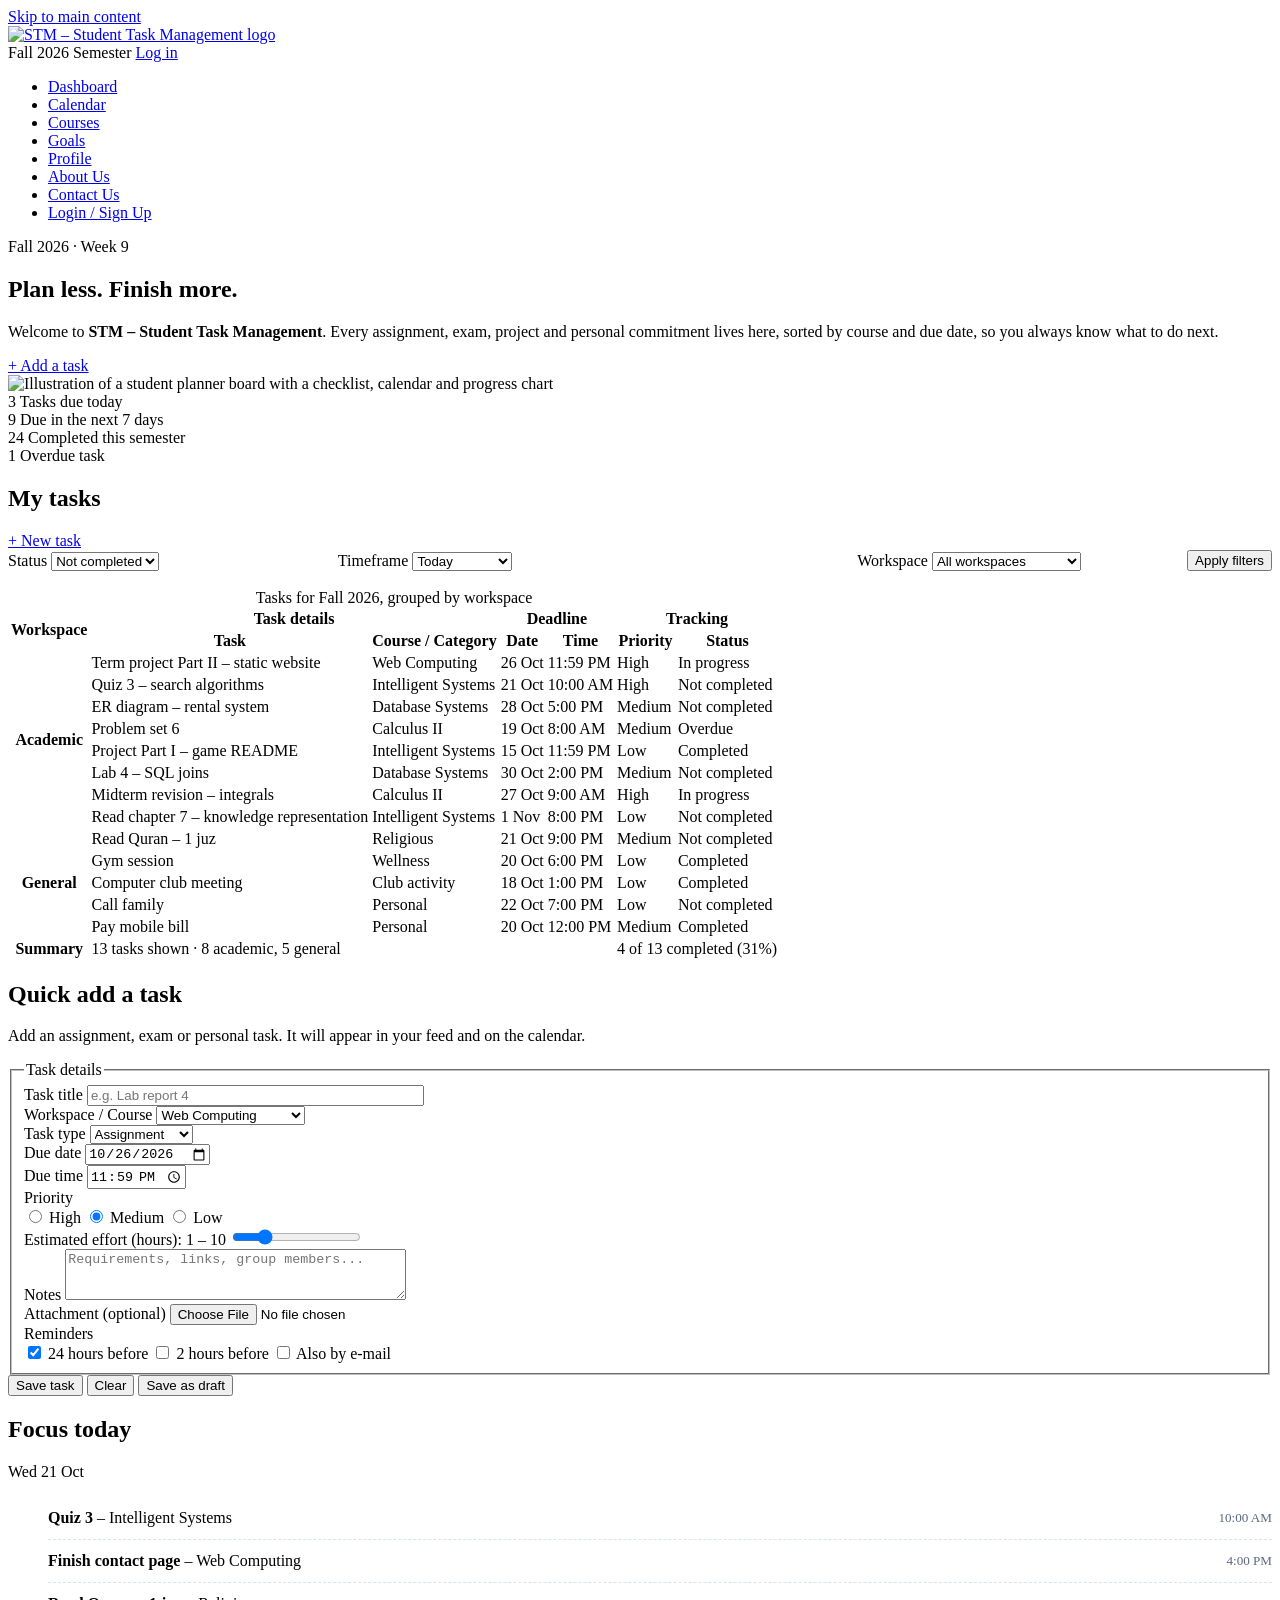
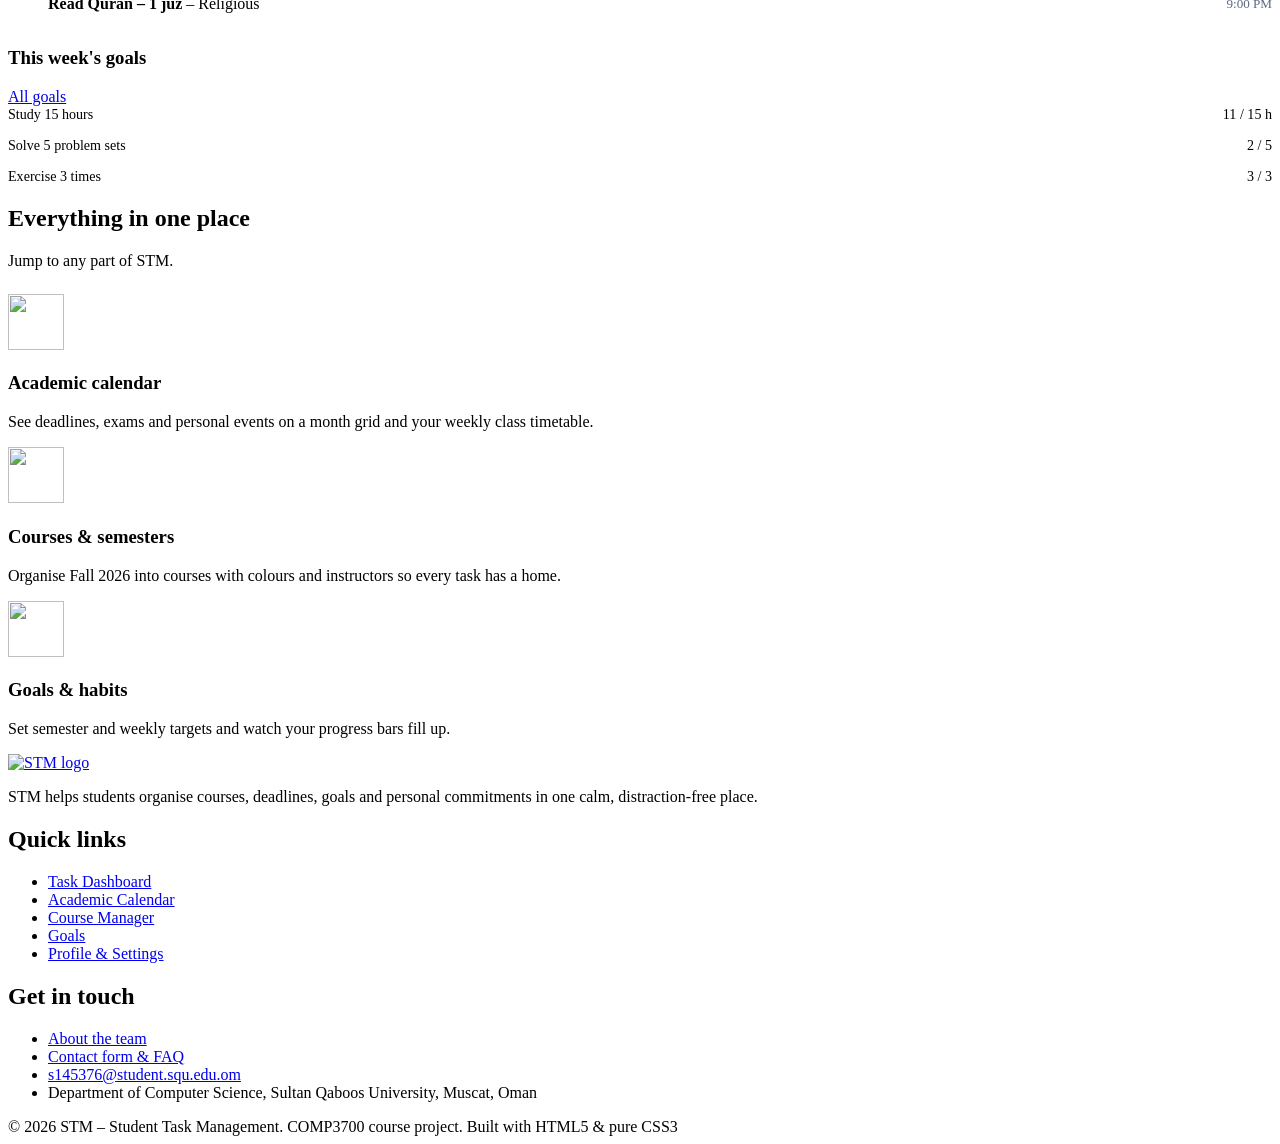
==== index.html @ 3859ed49 "Add index page (home page)" ====
<!DOCTYPE html>
<html xmlns="http://www.w3.org/1999/xhtml" lang="en" xml:lang="en">
<head>
  <meta charset="UTF-8" />
  <meta name="viewport" content="width=device-width, initial-scale=1.0" />
  <meta name="description" content="Your STM home: today's focus, every task in one table and a quick way to add new ones." />
  <meta name="keywords" content="student task management, STM, assignments, deadlines, study planner, SQU" />
  <meta name="author" content="Abdulrhman Khalfan Al-Degheishi, Hamed Hilal Al-Shekaili" />
  <title>Task Dashboard | STM – Student Task Management</title>
  <link rel="icon" type="image/svg+xml" href="images/favicon.svg" />
  <!-- 1) EXTERNAL CSS: shared by every page (logo, navigation, layout, footer) -->
  <link rel="stylesheet" type="text/css" href="css/style.css" />
  <!-- 2) INTERNAL (document-level) CSS: rules used only on this page -->
  <style>
    .focus-list li {
      display: flex;
      justify-content: space-between;
      align-items: center;
      gap: 10px;
      padding: 12px 0;
      border-bottom: 1px dashed #D9E2F0;
    }

    .focus-list li:last-child {
      border-bottom: none;
    }

    .focus-list time {
      font-size: 0.82rem;
      color: #5B6880;
      white-space: nowrap;
    }

    .filter-bar {
      display: grid;
      grid-template-columns: 1fr 1.6fr 1fr auto;
      gap: 14px;
      align-items: end;
      margin-bottom: 18px;
    }

    .filter-bar .form-row {
      margin-bottom: 0;
    }

    .goal-line {
      margin-bottom: 14px;
    }

    .goal-line .goal-head {
      display: flex;
      justify-content: space-between;
      font-size: 0.88rem;
      margin-bottom: 5px;
    }

    @media (max-width: 960px) {
      .filter-bar {
        grid-template-columns: 1fr 1fr;
      }

    }

    @media (max-width: 680px) {
      .filter-bar {
        grid-template-columns: 1fr;
      }

    }
  </style>
</head>
<body>
  <a class="skip-link" href="#content">Skip to main content</a>

  <!-- ===== Uniform header with logo (same on all pages) ===== -->
  <header id="site-header">
    <div class="container header-inner">
      <a class="logo-link" href="index.html" title="STM home">
        <img src="images/logo.png" alt="STM – Student Task Management logo" width="360" height="243" />
      </a>
      <div class="header-actions">
        <span class="today-chip">Fall 2026 Semester</span>
        <a class="btn btn-small" href="pages/login.html">Log in</a>
      </div>
    </div>
  </header>

  <!-- ===== Uniform navigation menu ===== -->
  <nav id="main-nav" aria-label="Main navigation">
    <div class="container">
      <ul class="nav-links">
        <li><a class="active" href="index.html" aria-current="page">Dashboard</a></li>
        <li><a href="pages/calendar.html">Calendar</a></li>
        <li><a href="pages/courses.html">Courses</a></li>
        <li><a href="pages/goals.html">Goals</a></li>
        <li><a href="pages/profile.html">Profile</a></li>
        <li><a href="pages/aboutus.html">About Us</a></li>
        <li><a href="pages/contact.html">Contact Us</a></li>
        <li><a href="pages/login.html">Login / Sign Up</a></li>
      </ul>
    </div>
  </nav>

  <main id="content">
    <!-- ===== Hero ===== -->
    <section class="page-hero home-hero">
      <div class="container split">
        <div>
          <span class="eyebrow">Fall 2026 &#183; Week 9</span>
          <h1>Plan less. Finish more.</h1>
          <p>Welcome to <strong>STM – Student Task Management</strong>. Every assignment, exam, project and personal commitment lives here, sorted by course and due date, so you always know what to do next.</p>
          <div class="hero-actions">
            <a class="btn btn-light" href="#quick-add">+ Add a task</a>
            <a class="btn btn-outline" href="pages/calendar.html" style="color: #FFFFFF; border-color: #94ADD3;">Open calendar</a>
          </div>
        </div>
        <img class="hero-art" src="images/hero-planner.svg" alt="Illustration of a student planner board with a checklist, calendar and progress chart" width="520" height="400" />
      </div>
    </section>

    <!-- ===== Summary statistics ===== -->
    <div class="section-tight">
      <div class="container grid-4">
        <div class="card stat">
          <span class="value">3</span>
          <span class="label">Tasks due today</span>
        </div>
        <div class="card stat amber">
          <span class="value">9</span>
          <span class="label">Due in the next 7 days</span>
        </div>
        <div class="card stat green">
          <span class="value">24</span>
          <span class="label">Completed this semester</span>
        </div>
        <div class="card stat red">
          <span class="value">1</span>
          <span class="label">Overdue task</span>
        </div>
      </div>
    </div>

    <!-- ===== Task feed with filters and Table 1 ===== -->
    <section class="section-tight" id="tasks">
      <div class="container">
        <div class="card">
          <div class="card-header">
            <h2>My tasks</h2>
            <a class="btn btn-small btn-outline" href="#quick-add">+ New task</a>
          </div>

          <!-- FORM: task filters (status, timeframe, workspace) -->
          <form class="filter-bar" action="https://httpbin.org/get" method="get" target="_blank">
            <div class="form-row">
              <label for="filter_status">Status</label>
              <select id="filter_status" name="filter_status">
                <option value="all">All tasks</option>
                <option value="not_completed" selected="selected">Not completed</option>
                <option value="completed">Completed</option>
              </select>
            </div>
            <div class="form-row">
              <label for="filter_timeframe">Timeframe</label>
              <select id="filter_timeframe" name="filter_timeframe">
                <option value="today" selected="selected">Today</option>
                <option value="7_days">Next 7 days</option>
                <option value="15_days">Next 15 days</option>
                <option value="30_days">Next 30 days</option>
              </select>
            </div>
            <div class="form-row">
              <label for="filter_workspace">Workspace</label>
              <select id="filter_workspace" name="filter_workspace">
                <option value="all">All workspaces</option>
                <option value="general">General / Personal</option>
                <optgroup label="Academic – Fall 2026">
                  <option value="web_computing">Web Computing</option>
                  <option value="intelligent_systems">Intelligent Systems</option>
                  <option value="databases">Database Systems</option>
                  <option value="calculus">Calculus II</option>
                </optgroup>
              </select>
            </div>
            <input type="submit" value="Apply filters" />
          </form>

          <!-- TABLE 1: task list (rowspan groups by workspace, colspan headings) -->
          <div class="table-wrap">
            <table class="data-table">
              <caption>Tasks for Fall 2026, grouped by workspace</caption>
              <thead>
                <tr>
                  <th rowspan="2" scope="col">Workspace</th>
                  <th colspan="2" scope="colgroup">Task details</th>
                  <th colspan="2" scope="colgroup">Deadline</th>
                  <th colspan="2" scope="colgroup">Tracking</th>
                </tr>
                <tr>
                  <th scope="col">Task</th>
                  <th scope="col">Course / Category</th>
                  <th scope="col">Date</th>
                  <th scope="col">Time</th>
                  <th scope="col">Priority</th>
                  <th scope="col">Status</th>
                </tr>
              </thead>
              <tbody>
                <tr>
                  <th rowspan="8" scope="rowgroup">Academic</th>
                  <td class="task-title">Term project Part II – static website</td>
                  <td><span class="dot" style="background-color: #2474E5;"></span>Web Computing</td>
                  <td class="num">26 Oct</td>
                  <td class="num">11:59 PM</td>
                  <td><span class="badge high">High</span></td>
                  <td><span class="badge pending">In progress</span></td>
                </tr>
                <tr>
                  <td class="task-title">Quiz 3 – search algorithms</td>
                  <td><span class="dot" style="background-color: #1F9D6B;"></span>Intelligent Systems</td>
                  <td class="num">21 Oct</td>
                  <td class="num">10:00 AM</td>
                  <td><span class="badge high">High</span></td>
                  <td><span class="badge pending">Not completed</span></td>
                </tr>
                <tr>
                  <td class="task-title">ER diagram – rental system</td>
                  <td><span class="dot" style="background-color: #C98A0B;"></span>Database Systems</td>
                  <td class="num">28 Oct</td>
                  <td class="num">5:00 PM</td>
                  <td><span class="badge medium">Medium</span></td>
                  <td><span class="badge pending">Not completed</span></td>
                </tr>
                <tr>
                  <td class="task-title">Problem set 6</td>
                  <td><span class="dot" style="background-color: #D4363C;"></span>Calculus II</td>
                  <td class="num">19 Oct</td>
                  <td class="num">8:00 AM</td>
                  <td><span class="badge medium">Medium</span></td>
                  <td><span class="badge overdue">Overdue</span></td>
                </tr>
                <tr class="row-done">
                  <td class="task-title">Project Part I – game README</td>
                  <td><span class="dot" style="background-color: #1F9D6B;"></span>Intelligent Systems</td>
                  <td class="num">15 Oct</td>
                  <td class="num">11:59 PM</td>
                  <td><span class="badge low">Low</span></td>
                  <td><span class="badge done">Completed</span></td>
                </tr>
                <tr>
                  <td class="task-title">Lab 4 – SQL joins</td>
                  <td><span class="dot" style="background-color: #C98A0B;"></span>Database Systems</td>
                  <td class="num">30 Oct</td>
                  <td class="num">2:00 PM</td>
                  <td><span class="badge medium">Medium</span></td>
                  <td><span class="badge pending">Not completed</span></td>
                </tr>
                <tr>
                  <td class="task-title">Midterm revision – integrals</td>
                  <td><span class="dot" style="background-color: #D4363C;"></span>Calculus II</td>
                  <td class="num">27 Oct</td>
                  <td class="num">9:00 AM</td>
                  <td><span class="badge high">High</span></td>
                  <td><span class="badge pending">In progress</span></td>
                </tr>
                <tr>
                  <td class="task-title">Read chapter 7 – knowledge representation</td>
                  <td><span class="dot" style="background-color: #1F9D6B;"></span>Intelligent Systems</td>
                  <td class="num">1 Nov</td>
                  <td class="num">8:00 PM</td>
                  <td><span class="badge low">Low</span></td>
                  <td><span class="badge pending">Not completed</span></td>
                </tr>
              </tbody>
              <tbody>
                <tr>
                  <th rowspan="5" scope="rowgroup">General</th>
                  <td class="task-title">Read Quran – 1 juz</td>
                  <td>Religious</td>
                  <td class="num">21 Oct</td>
                  <td class="num">9:00 PM</td>
                  <td><span class="badge medium">Medium</span></td>
                  <td><span class="badge pending">Not completed</span></td>
                </tr>
                <tr class="row-done">
                  <td class="task-title">Gym session</td>
                  <td>Wellness</td>
                  <td class="num">20 Oct</td>
                  <td class="num">6:00 PM</td>
                  <td><span class="badge low">Low</span></td>
                  <td><span class="badge done">Completed</span></td>
                </tr>
                <tr class="row-done">
                  <td class="task-title">Computer club meeting</td>
                  <td>Club activity</td>
                  <td class="num">18 Oct</td>
                  <td class="num">1:00 PM</td>
                  <td><span class="badge low">Low</span></td>
                  <td><span class="badge done">Completed</span></td>
                </tr>
                <tr>
                  <td class="task-title">Call family</td>
                  <td>Personal</td>
                  <td class="num">22 Oct</td>
                  <td class="num">7:00 PM</td>
                  <td><span class="badge low">Low</span></td>
                  <td><span class="badge pending">Not completed</span></td>
                </tr>
                <tr class="row-done">
                  <td class="task-title">Pay mobile bill</td>
                  <td>Personal</td>
                  <td class="num">20 Oct</td>
                  <td class="num">12:00 PM</td>
                  <td><span class="badge medium">Medium</span></td>
                  <td><span class="badge done">Completed</span></td>
                </tr>
              </tbody>
              <tfoot>
                <tr>
                  <th scope="row">Summary</th>
                  <td colspan="4">13 tasks shown &#183; 8 academic, 5 general</td>
                  <td colspan="2" class="num">4 of 13 completed (31%)</td>
                </tr>
              </tfoot>
            </table>
          </div>
        </div>
      </div>
    </section>

    <!-- ===== Quick add + Focus today ===== -->
    <section class="section-tight">
      <div class="container layout-main-side">

        <!-- FORM: quick-add task -->
        <div class="card" id="quick-add">
          <h2>Quick add a task</h2>
          <p>Add an assignment, exam or personal task. It will appear in your feed and on the calendar.</p>
          <form action="https://httpbin.org/get" method="get" target="_blank">
            <input type="hidden" name="form_name" value="quick_add_task" />
            <fieldset>
              <legend>Task details</legend>
              <div class="form-grid">
                <div class="form-row full">
                  <label for="task_title" class="required">Task title</label>
                  <input type="text" id="task_title" name="task_title" placeholder="e.g. Lab report 4" size="40" maxlength="150" required="required" />
                </div>
                <div class="form-row">
                  <label for="task_workspace">Workspace / Course</label>
                  <select id="task_workspace" name="task_workspace">
                    <optgroup label="General">
                      <option value="general_personal">Personal</option>
                      <option value="general_religious">Religious</option>
                      <option value="general_wellness">Wellness</option>
                    </optgroup>
                    <optgroup label="Academic – Fall 2026">
                      <option value="web_computing" selected="selected">Web Computing</option>
                      <option value="intelligent_systems">Intelligent Systems</option>
                      <option value="databases">Database Systems</option>
                      <option value="calculus">Calculus II</option>
                    </optgroup>
                  </select>
                </div>
                <div class="form-row">
                  <label for="task_type">Task type</label>
                  <select id="task_type" name="task_type">
                    <option value="assignment">Assignment</option>
                    <option value="exam">Exam / Quiz</option>
                    <option value="project">Project</option>
                    <option value="personal">Personal task</option>
                  </select>
                </div>
                <div class="form-row">
                  <label for="task_due_date" class="required">Due date</label>
                  <input type="date" id="task_due_date" name="task_due_date" value="2026-10-26" required="required" />
                </div>
                <div class="form-row">
                  <label for="task_due_time">Due time</label>
                  <input type="time" id="task_due_time" name="task_due_time" value="23:59" />
                </div>
                <div class="form-row full">
                  <span class="label">Priority</span>
                  <div class="choice-group">
                    <label><input type="radio" name="task_priority" value="high" /> High</label>
                    <label><input type="radio" name="task_priority" value="medium" checked="checked" /> Medium</label>
                    <label><input type="radio" name="task_priority" value="low" /> Low</label>
                  </div>
                </div>
                <div class="form-row full">
                  <label for="task_hours">Estimated effort (hours): 1 – 10</label>
                  <input type="range" id="task_hours" name="task_hours" min="1" max="10" value="3" />
                </div>
                <div class="form-row full">
                  <label for="task_notes">Notes</label>
                  <textarea id="task_notes" name="task_notes" rows="3" cols="40" placeholder="Requirements, links, group members..."></textarea>
                </div>
                <div class="form-row full">
                  <label for="task_attachment">Attachment (optional)</label>
                  <input type="file" id="task_attachment" name="task_attachment" accept=".pdf,.docx,.png,.jpg" />
                </div>
                <div class="form-row full">
                  <span class="label">Reminders</span>
                  <div class="choice-group">
                    <label><input type="checkbox" name="task_reminder" value="24h" checked="checked" /> 24 hours before</label>
                    <label><input type="checkbox" name="task_reminder" value="2h" /> 2 hours before</label>
                    <label><input type="checkbox" name="task_reminder" value="email" /> Also by e-mail</label>
                  </div>
                </div>
              </div>
            </fieldset>
            <div class="form-actions">
              <input type="submit" value="Save task" />
              <input type="reset" value="Clear" />
              <input type="button" value="Save as draft" class="btn-outline" title="Draft saving will be connected with JavaScript in Part 3" />
            </div>
          </form>
        </div>

        <div>
          <!-- Focus today -->
          <div class="card">
            <div class="card-header">
              <h2>Focus today</h2>
              <span class="badge pending">Wed 21 Oct</span>
            </div>
            <ol class="focus-list" style="list-style: none;">
              <li><span><strong>Quiz 3</strong> – Intelligent Systems</span><time datetime="2026-10-21T10:00">10:00 AM</time></li>
              <li><span><strong>Finish contact page</strong> – Web Computing</span><time datetime="2026-10-21T16:00">4:00 PM</time></li>
              <li><span><strong>Read Quran – 1 juz</strong> – Religious</span><time datetime="2026-10-21T21:00">9:00 PM</time></li>
            </ol>
          </div>

          <!-- Weekly goals snapshot (bar widths use INLINE CSS) -->
          <div class="card" style="margin-top: 22px;">
            <div class="card-header">
              <h3>This week's goals</h3>
              <a href="pages/goals.html">All goals</a>
            </div>
            <div class="goal-line">
              <div class="goal-head"><span>Study 15 hours</span><span>11 / 15 h</span></div>
              <div class="progress"><span style="width: 73%;"></span></div>
            </div>
            <div class="goal-line">
              <div class="goal-head"><span>Solve 5 problem sets</span><span>2 / 5</span></div>
              <div class="progress"><span style="width: 40%; background-color: #C98A0B;"></span></div>
            </div>
            <div class="goal-line">
              <div class="goal-head"><span>Exercise 3 times</span><span>3 / 3</span></div>
              <div class="progress"><span style="width: 100%; background-color: #1F9D6B;"></span></div>
            </div>
          </div>
        </div>
      </div>
    </section>

    <!-- ===== Explore STM ===== -->
    <section class="section">
      <div class="container">
        <h2 class="text-center">Everything in one place</h2>
        <p class="text-center muted">Jump to any part of STM.</p>
        <div class="grid-3" style="margin-top: 24px;">
          <a class="card feature-card" href="pages/calendar.html" style="color: inherit; text-decoration: none;">
            <img src="images/icon-calendar.svg" alt="" width="56" height="56" />
            <h3>Academic calendar</h3>
            <p class="small muted">See deadlines, exams and personal events on a month grid and your weekly class timetable.</p>
          </a>
          <a class="card feature-card" href="pages/courses.html" style="color: inherit; text-decoration: none;">
            <img src="images/icon-courses.svg" alt="" width="56" height="56" />
            <h3>Courses &amp; semesters</h3>
            <p class="small muted">Organise Fall 2026 into courses with colours and instructors so every task has a home.</p>
          </a>
          <a class="card feature-card" href="pages/goals.html" style="color: inherit; text-decoration: none;">
            <img src="images/icon-goals.svg" alt="" width="56" height="56" />
            <h3>Goals &amp; habits</h3>
            <p class="small muted">Set semester and weekly targets and watch your progress bars fill up.</p>
          </a>
        </div>
      </div>
    </section>
  </main>

  <!-- ===== Uniform footer (same on all pages) ===== -->
  <footer id="site-footer">
    <div class="container footer-grid">
      <div>
        <a class="footer-logo" href="index.html"><img src="images/logo.png" alt="STM logo" width="360" height="243" /></a>
        <p>STM helps students organise courses, deadlines, goals and personal commitments in one calm, distraction-free place.</p>
      </div>
      <div>
        <h2>Quick links</h2>
        <ul>
          <li><a href="index.html">Task Dashboard</a></li>
          <li><a href="pages/calendar.html">Academic Calendar</a></li>
          <li><a href="pages/courses.html">Course Manager</a></li>
          <li><a href="pages/goals.html">Goals</a></li>
          <li><a href="pages/profile.html">Profile &amp; Settings</a></li>
        </ul>
      </div>
      <div>
        <h2>Get in touch</h2>
        <ul>
          <li><a href="pages/aboutus.html">About the team</a></li>
          <li><a href="pages/contact.html">Contact form &amp; FAQ</a></li>
          <li><a href="mailto:s145376@student.squ.edu.om">s145376@student.squ.edu.om</a></li>
          <li>Department of Computer Science, Sultan Qaboos University, Muscat, Oman</li>
        </ul>
      </div>
    </div>
    <div class="container footer-bottom">
      <span>&#169; 2026 STM – Student Task Management. COMP3700 course project.</span>
      <span>Built with HTML5 &amp; pure CSS3</span>
    </div>
  </footer>
</body>
</html>
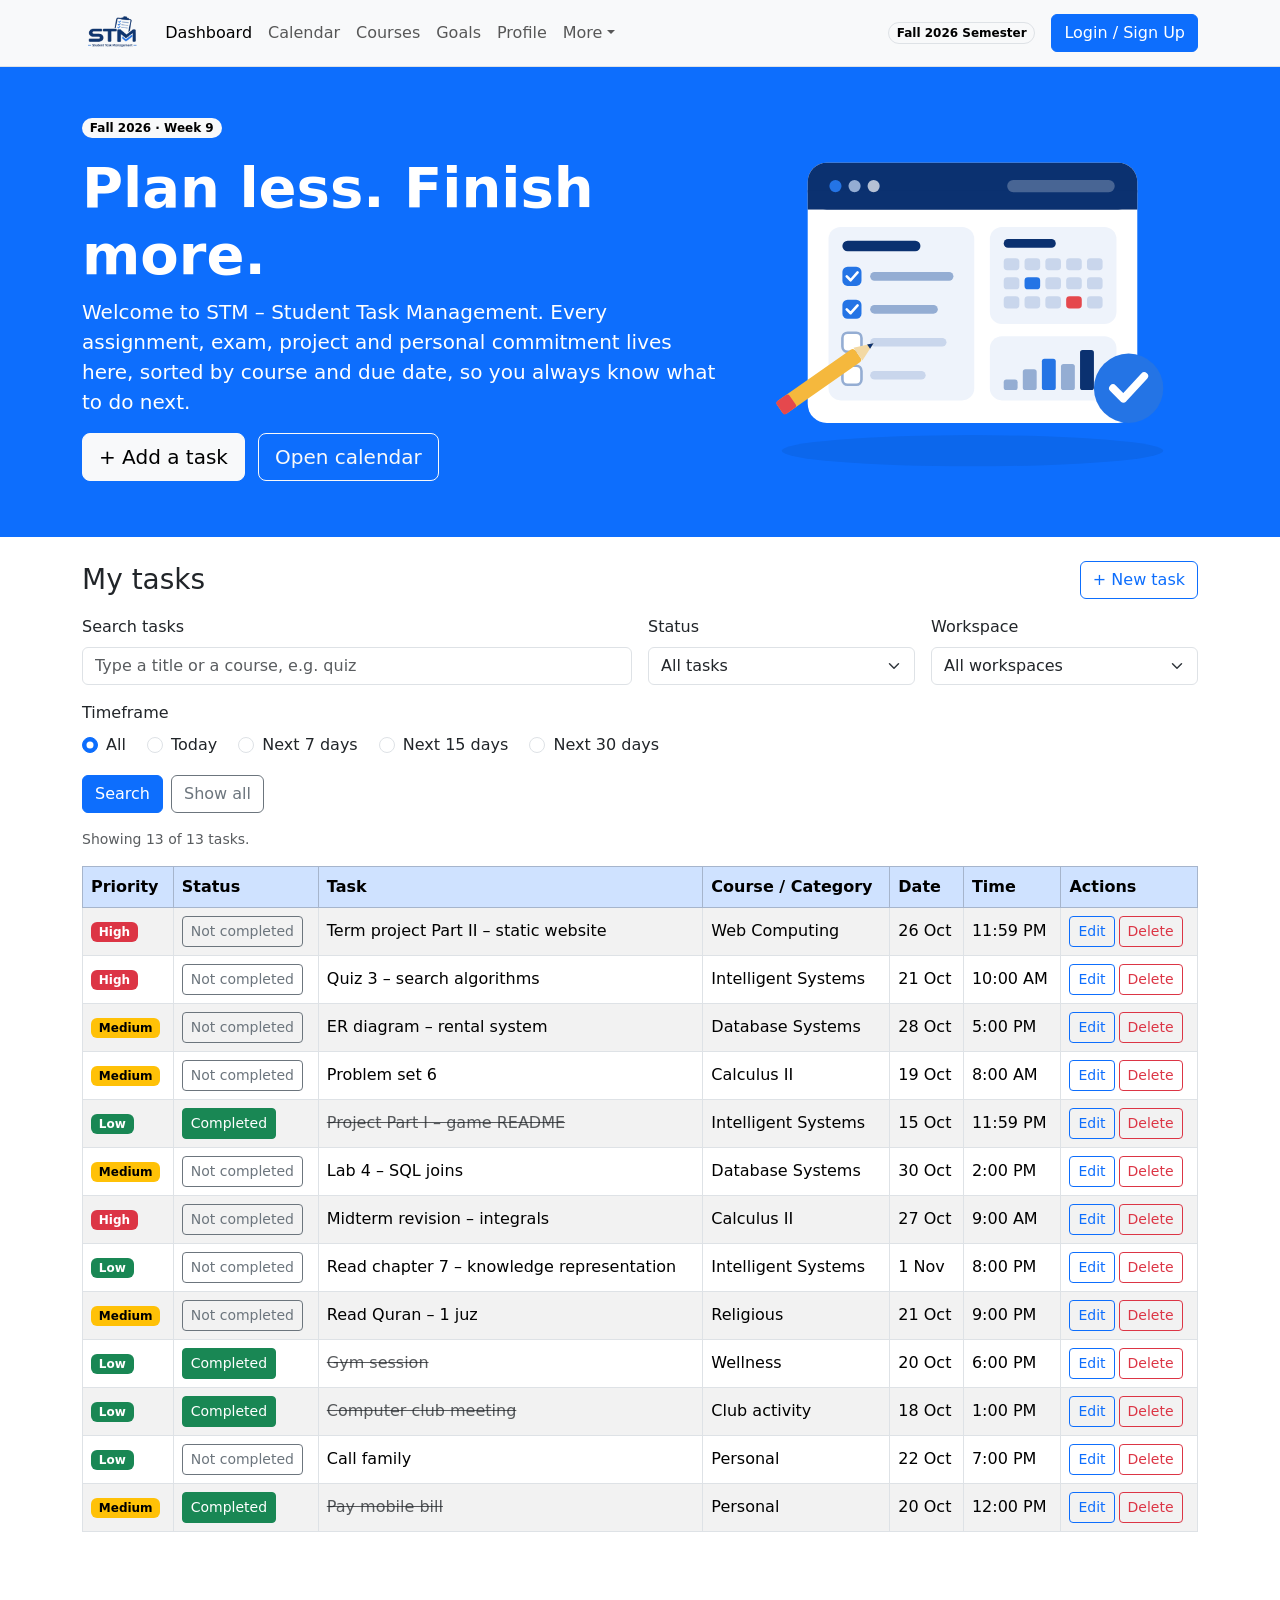
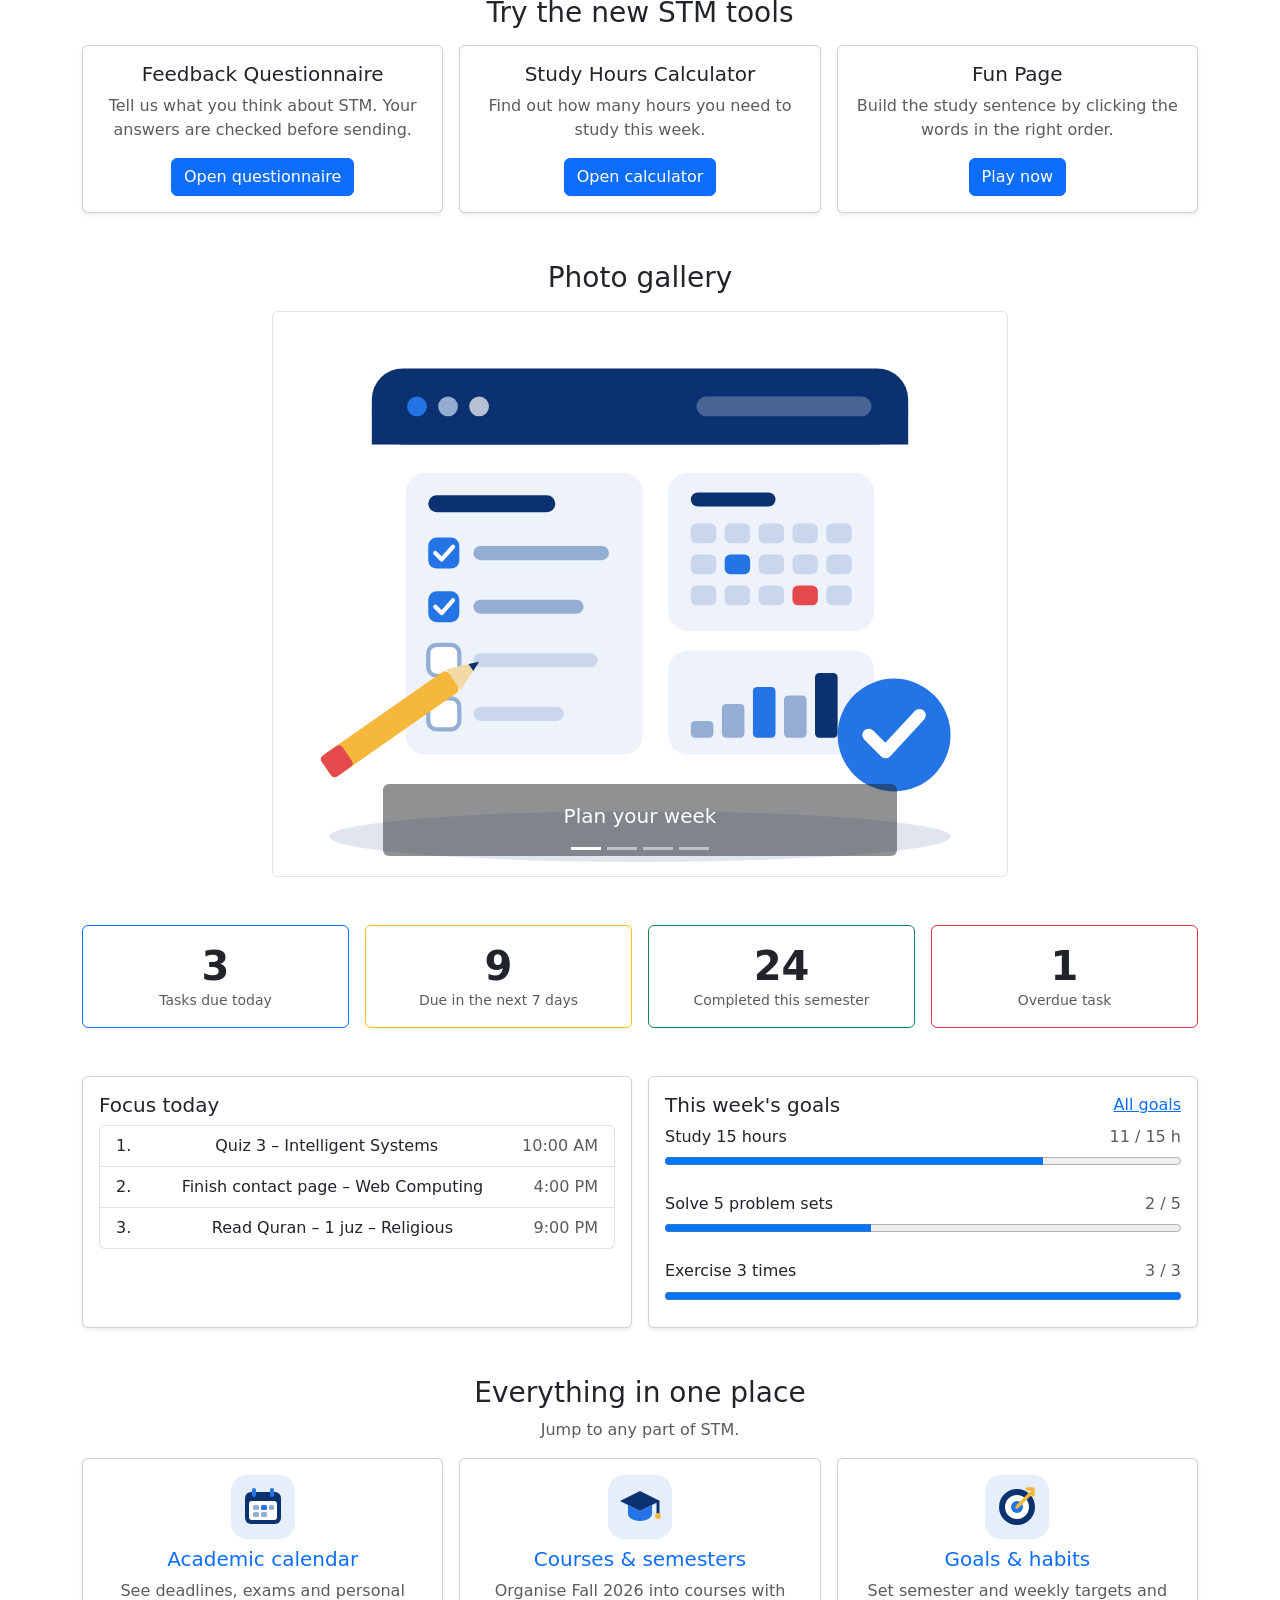
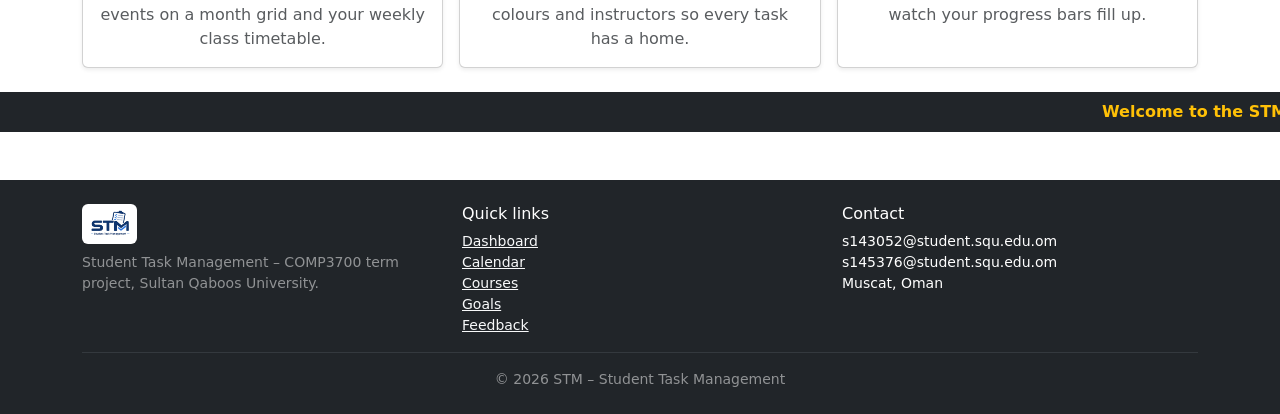
==== commit 7e5d48bf: "Update dashboard with Bootstrap, task table and banner Rebuild index.html with Bootstrap (navbar, he" ====
--- a/index.html
+++ b/index.html
@@ -1,514 +1,414 @@
 <!DOCTYPE html>
-<html xmlns="http://www.w3.org/1999/xhtml" lang="en" xml:lang="en">
+<html lang="en">
 <head>
   <meta charset="UTF-8" />
-  <meta name="viewport" content="width=device-width, initial-scale=1.0" />
-  <meta name="description" content="Your STM home: today's focus, every task in one table and a quick way to add new ones." />
-  <meta name="keywords" content="student task management, STM, assignments, deadlines, study planner, SQU" />
-  <meta name="author" content="Abdulrhman Khalfan Al-Degheishi, Hamed Hilal Al-Shekaili" />
+  <meta name="viewport" content="width=device-width, initial-scale=1" />
   <title>Task Dashboard | STM – Student Task Management</title>
   <link rel="icon" type="image/svg+xml" href="images/favicon.svg" />
-  <!-- 1) EXTERNAL CSS: shared by every page (logo, navigation, layout, footer) -->
-  <link rel="stylesheet" type="text/css" href="css/style.css" />
-  <!-- 2) INTERNAL (document-level) CSS: rules used only on this page -->
-  <style>
-    .focus-list li {
-      display: flex;
-      justify-content: space-between;
-      align-items: center;
-      gap: 10px;
-      padding: 12px 0;
-      border-bottom: 1px dashed #D9E2F0;
-    }
-
-    .focus-list li:last-child {
-      border-bottom: none;
-    }
-
-    .focus-list time {
-      font-size: 0.82rem;
-      color: #5B6880;
-      white-space: nowrap;
-    }
-
-    .filter-bar {
-      display: grid;
-      grid-template-columns: 1fr 1.6fr 1fr auto;
-      gap: 14px;
-      align-items: end;
-      margin-bottom: 18px;
-    }
-
-    .filter-bar .form-row {
-      margin-bottom: 0;
-    }
-
-    .goal-line {
-      margin-bottom: 14px;
-    }
-
-    .goal-line .goal-head {
-      display: flex;
-      justify-content: space-between;
-      font-size: 0.88rem;
-      margin-bottom: 5px;
-    }
-
-    @media (max-width: 960px) {
-      .filter-bar {
-        grid-template-columns: 1fr 1fr;
-      }
-
-    }
-
-    @media (max-width: 680px) {
-      .filter-bar {
-        grid-template-columns: 1fr;
-      }
-
-    }
-  </style>
+  <link href="https://cdn.jsdelivr.net/npm/bootstrap@5.3.8/dist/css/bootstrap.min.css" rel="stylesheet" integrity="sha384-sRIl4kxILFvY47J16cr9ZwB07vP4J8+LH7qKQnuqkuIAvNWLzeN8tE5YBujZqJLB" crossorigin="anonymous" />
 </head>
 <body>
-  <a class="skip-link" href="#content">Skip to main content</a>
-
-  <!-- ===== Uniform header with logo (same on all pages) ===== -->
-  <header id="site-header">
-    <div class="container header-inner">
-      <a class="logo-link" href="index.html" title="STM home">
-        <img src="images/logo.png" alt="STM – Student Task Management logo" width="360" height="243" />
-      </a>
-      <div class="header-actions">
-        <span class="today-chip">Fall 2026 Semester</span>
-        <a class="btn btn-small" href="pages/login.html">Log in</a>
-      </div>
-    </div>
-  </header>
-
-  <!-- ===== Uniform navigation menu ===== -->
-  <nav id="main-nav" aria-label="Main navigation">
+  <nav class="navbar navbar-expand-lg bg-body-tertiary border-bottom sticky-top">
     <div class="container">
-      <ul class="nav-links">
-        <li><a class="active" href="index.html" aria-current="page">Dashboard</a></li>
-        <li><a href="pages/calendar.html">Calendar</a></li>
-        <li><a href="pages/courses.html">Courses</a></li>
-        <li><a href="pages/goals.html">Goals</a></li>
-        <li><a href="pages/profile.html">Profile</a></li>
-        <li><a href="pages/aboutus.html">About Us</a></li>
-        <li><a href="pages/contact.html">Contact Us</a></li>
-        <li><a href="pages/login.html">Login / Sign Up</a></li>
-      </ul>
+      <a class="navbar-brand" href="index.html"><img src="images/logo.png" alt="STM logo" height="40" /></a>
+      <button class="navbar-toggler" type="button" data-bs-toggle="collapse" data-bs-target="#mainNav" aria-controls="mainNav" aria-expanded="false" aria-label="Toggle navigation">
+        <span class="navbar-toggler-icon"></span>
+      </button>
+      <div class="collapse navbar-collapse" id="mainNav">
+        <ul class="navbar-nav me-auto mb-2 mb-lg-0">
+          <li class="nav-item"><a class="nav-link active" aria-current="page" href="index.html">Dashboard</a></li>
+          <li class="nav-item"><a class="nav-link" href="pages/calendar.html">Calendar</a></li>
+          <li class="nav-item"><a class="nav-link" href="pages/courses.html">Courses</a></li>
+          <li class="nav-item"><a class="nav-link" href="pages/goals.html">Goals</a></li>
+          <li class="nav-item"><a class="nav-link" href="pages/profile.html">Profile</a></li>
+          <li class="nav-item dropdown">
+            <a class="nav-link dropdown-toggle" href="#" role="button" data-bs-toggle="dropdown" aria-expanded="false">More</a>
+            <ul class="dropdown-menu">
+              <li><a class="dropdown-item" href="pages/questionnaire.html">Feedback (Questionnaire)</a></li>
+              <li><a class="dropdown-item" href="pages/calculate.html">Study Calculator</a></li>
+              <li><a class="dropdown-item" href="pages/funpage.html">Fun Page</a></li>
+              <li><a class="dropdown-item" href="pages/aboutus.html">About Us</a></li>
+              <li><a class="dropdown-item" href="pages/contact.html">Contact Us</a></li>
+            </ul>
+          </li>
+        </ul>
+        <span class="badge rounded-pill text-bg-light border me-lg-3 mb-2 mb-lg-0">Fall 2026 Semester</span>
+        <a class="btn btn-primary" href="pages/login.html">Login / Sign Up</a>
+      </div>
     </div>
   </nav>
 
-  <main id="content">
-    <!-- ===== Hero ===== -->
-    <section class="page-hero home-hero">
-      <div class="container split">
-        <div>
-          <span class="eyebrow">Fall 2026 &#183; Week 9</span>
-          <h1>Plan less. Finish more.</h1>
-          <p>Welcome to <strong>STM – Student Task Management</strong>. Every assignment, exam, project and personal commitment lives here, sorted by course and due date, so you always know what to do next.</p>
-          <div class="hero-actions">
-            <a class="btn btn-light" href="#quick-add">+ Add a task</a>
-            <a class="btn btn-outline" href="pages/calendar.html" style="color: #FFFFFF; border-color: #94ADD3;">Open calendar</a>
-          </div>
-        </div>
-        <img class="hero-art" src="images/hero-planner.svg" alt="Illustration of a student planner board with a checklist, calendar and progress chart" width="520" height="400" />
-      </div>
-    </section>
-
-    <!-- ===== Summary statistics ===== -->
-    <div class="section-tight">
-      <div class="container grid-4">
-        <div class="card stat">
-          <span class="value">3</span>
-          <span class="label">Tasks due today</span>
-        </div>
-        <div class="card stat amber">
-          <span class="value">9</span>
-          <span class="label">Due in the next 7 days</span>
-        </div>
-        <div class="card stat green">
-          <span class="value">24</span>
-          <span class="label">Completed this semester</span>
-        </div>
-        <div class="card stat red">
-          <span class="value">1</span>
-          <span class="label">Overdue task</span>
+  <!-- Hero -->
+  <section class="bg-primary text-white py-5">
+    <div class="container">
+      <div class="row align-items-center g-4">
+        <div class="col-md-7">
+          <span class="badge rounded-pill text-bg-light mb-3">Fall 2026 · Week 9</span>
+          <h1 class="display-4 fw-bold">Plan less. Finish more.</h1>
+          <p class="lead">Welcome to <strong>STM – Student Task Management</strong>. Every assignment, exam, project and personal commitment lives here, sorted by course and due date, so you always know what to do next.</p>
+          <button type="button" class="btn btn-light btn-lg me-2 mb-2" data-bs-toggle="modal" data-bs-target="#addTaskModal">+ Add a task</button>
+          <a class="btn btn-outline-light btn-lg mb-2" href="pages/calendar.html">Open calendar</a>
+        </div>
+        <div class="col-md-5 text-center">
+          <img src="images/hero-planner.svg" class="img-fluid" alt="Planner illustration with checklist, calendar and chart" />
         </div>
       </div>
     </div>
-
-    <!-- ===== Task feed with filters and Table 1 ===== -->
-    <section class="section-tight" id="tasks">
-      <div class="container">
-        <div class="card">
-          <div class="card-header">
-            <h2>My tasks</h2>
-            <a class="btn btn-small btn-outline" href="#quick-add">+ New task</a>
-          </div>
-
-          <!-- FORM: task filters (status, timeframe, workspace) -->
-          <form class="filter-bar" action="https://httpbin.org/get" method="get" target="_blank">
-            <div class="form-row">
-              <label for="filter_status">Status</label>
-              <select id="filter_status" name="filter_status">
-                <option value="all">All tasks</option>
-                <option value="not_completed" selected="selected">Not completed</option>
-                <option value="completed">Completed</option>
-              </select>
-            </div>
-            <div class="form-row">
-              <label for="filter_timeframe">Timeframe</label>
-              <select id="filter_timeframe" name="filter_timeframe">
-                <option value="today" selected="selected">Today</option>
-                <option value="7_days">Next 7 days</option>
-                <option value="15_days">Next 15 days</option>
-                <option value="30_days">Next 30 days</option>
-              </select>
-            </div>
-            <div class="form-row">
-              <label for="filter_workspace">Workspace</label>
-              <select id="filter_workspace" name="filter_workspace">
-                <option value="all">All workspaces</option>
-                <option value="general">General / Personal</option>
-                <optgroup label="Academic – Fall 2026">
-                  <option value="web_computing">Web Computing</option>
-                  <option value="intelligent_systems">Intelligent Systems</option>
-                  <option value="databases">Database Systems</option>
-                  <option value="calculus">Calculus II</option>
-                </optgroup>
-              </select>
-            </div>
-            <input type="submit" value="Apply filters" />
-          </form>
-
-          <!-- TABLE 1: task list (rowspan groups by workspace, colspan headings) -->
-          <div class="table-wrap">
-            <table class="data-table">
-              <caption>Tasks for Fall 2026, grouped by workspace</caption>
-              <thead>
-                <tr>
-                  <th rowspan="2" scope="col">Workspace</th>
-                  <th colspan="2" scope="colgroup">Task details</th>
-                  <th colspan="2" scope="colgroup">Deadline</th>
-                  <th colspan="2" scope="colgroup">Tracking</th>
-                </tr>
-                <tr>
-                  <th scope="col">Task</th>
-                  <th scope="col">Course / Category</th>
-                  <th scope="col">Date</th>
-                  <th scope="col">Time</th>
-                  <th scope="col">Priority</th>
-                  <th scope="col">Status</th>
-                </tr>
-              </thead>
-              <tbody>
-                <tr>
-                  <th rowspan="8" scope="rowgroup">Academic</th>
-                  <td class="task-title">Term project Part II – static website</td>
-                  <td><span class="dot" style="background-color: #2474E5;"></span>Web Computing</td>
-                  <td class="num">26 Oct</td>
-                  <td class="num">11:59 PM</td>
-                  <td><span class="badge high">High</span></td>
-                  <td><span class="badge pending">In progress</span></td>
-                </tr>
-                <tr>
-                  <td class="task-title">Quiz 3 – search algorithms</td>
-                  <td><span class="dot" style="background-color: #1F9D6B;"></span>Intelligent Systems</td>
-                  <td class="num">21 Oct</td>
-                  <td class="num">10:00 AM</td>
-                  <td><span class="badge high">High</span></td>
-                  <td><span class="badge pending">Not completed</span></td>
-                </tr>
-                <tr>
-                  <td class="task-title">ER diagram – rental system</td>
-                  <td><span class="dot" style="background-color: #C98A0B;"></span>Database Systems</td>
-                  <td class="num">28 Oct</td>
-                  <td class="num">5:00 PM</td>
-                  <td><span class="badge medium">Medium</span></td>
-                  <td><span class="badge pending">Not completed</span></td>
-                </tr>
-                <tr>
-                  <td class="task-title">Problem set 6</td>
-                  <td><span class="dot" style="background-color: #D4363C;"></span>Calculus II</td>
-                  <td class="num">19 Oct</td>
-                  <td class="num">8:00 AM</td>
-                  <td><span class="badge medium">Medium</span></td>
-                  <td><span class="badge overdue">Overdue</span></td>
-                </tr>
-                <tr class="row-done">
-                  <td class="task-title">Project Part I – game README</td>
-                  <td><span class="dot" style="background-color: #1F9D6B;"></span>Intelligent Systems</td>
-                  <td class="num">15 Oct</td>
-                  <td class="num">11:59 PM</td>
-                  <td><span class="badge low">Low</span></td>
-                  <td><span class="badge done">Completed</span></td>
-                </tr>
-                <tr>
-                  <td class="task-title">Lab 4 – SQL joins</td>
-                  <td><span class="dot" style="background-color: #C98A0B;"></span>Database Systems</td>
-                  <td class="num">30 Oct</td>
-                  <td class="num">2:00 PM</td>
-                  <td><span class="badge medium">Medium</span></td>
-                  <td><span class="badge pending">Not completed</span></td>
-                </tr>
-                <tr>
-                  <td class="task-title">Midterm revision – integrals</td>
-                  <td><span class="dot" style="background-color: #D4363C;"></span>Calculus II</td>
-                  <td class="num">27 Oct</td>
-                  <td class="num">9:00 AM</td>
-                  <td><span class="badge high">High</span></td>
-                  <td><span class="badge pending">In progress</span></td>
-                </tr>
-                <tr>
-                  <td class="task-title">Read chapter 7 – knowledge representation</td>
-                  <td><span class="dot" style="background-color: #1F9D6B;"></span>Intelligent Systems</td>
-                  <td class="num">1 Nov</td>
-                  <td class="num">8:00 PM</td>
-                  <td><span class="badge low">Low</span></td>
-                  <td><span class="badge pending">Not completed</span></td>
-                </tr>
-              </tbody>
-              <tbody>
-                <tr>
-                  <th rowspan="5" scope="rowgroup">General</th>
-                  <td class="task-title">Read Quran – 1 juz</td>
-                  <td>Religious</td>
-                  <td class="num">21 Oct</td>
-                  <td class="num">9:00 PM</td>
-                  <td><span class="badge medium">Medium</span></td>
-                  <td><span class="badge pending">Not completed</span></td>
-                </tr>
-                <tr class="row-done">
-                  <td class="task-title">Gym session</td>
-                  <td>Wellness</td>
-                  <td class="num">20 Oct</td>
-                  <td class="num">6:00 PM</td>
-                  <td><span class="badge low">Low</span></td>
-                  <td><span class="badge done">Completed</span></td>
-                </tr>
-                <tr class="row-done">
-                  <td class="task-title">Computer club meeting</td>
-                  <td>Club activity</td>
-                  <td class="num">18 Oct</td>
-                  <td class="num">1:00 PM</td>
-                  <td><span class="badge low">Low</span></td>
-                  <td><span class="badge done">Completed</span></td>
-                </tr>
-                <tr>
-                  <td class="task-title">Call family</td>
-                  <td>Personal</td>
-                  <td class="num">22 Oct</td>
-                  <td class="num">7:00 PM</td>
-                  <td><span class="badge low">Low</span></td>
-                  <td><span class="badge pending">Not completed</span></td>
-                </tr>
-                <tr class="row-done">
-                  <td class="task-title">Pay mobile bill</td>
-                  <td>Personal</td>
-                  <td class="num">20 Oct</td>
-                  <td class="num">12:00 PM</td>
-                  <td><span class="badge medium">Medium</span></td>
-                  <td><span class="badge done">Completed</span></td>
-                </tr>
-              </tbody>
-              <tfoot>
-                <tr>
-                  <th scope="row">Summary</th>
-                  <td colspan="4">13 tasks shown &#183; 8 academic, 5 general</td>
-                  <td colspan="2" class="num">4 of 13 completed (31%)</td>
-                </tr>
-              </tfoot>
-            </table>
-          </div>
-        </div>
-      </div>
-    </section>
-
-    <!-- ===== Quick add + Focus today ===== -->
-    <section class="section-tight">
-      <div class="container layout-main-side">
-
-        <!-- FORM: quick-add task -->
-        <div class="card" id="quick-add">
-          <h2>Quick add a task</h2>
-          <p>Add an assignment, exam or personal task. It will appear in your feed and on the calendar.</p>
-          <form action="https://httpbin.org/get" method="get" target="_blank">
-            <input type="hidden" name="form_name" value="quick_add_task" />
-            <fieldset>
-              <legend>Task details</legend>
-              <div class="form-grid">
-                <div class="form-row full">
-                  <label for="task_title" class="required">Task title</label>
-                  <input type="text" id="task_title" name="task_title" placeholder="e.g. Lab report 4" size="40" maxlength="150" required="required" />
-                </div>
-                <div class="form-row">
-                  <label for="task_workspace">Workspace / Course</label>
-                  <select id="task_workspace" name="task_workspace">
-                    <optgroup label="General">
-                      <option value="general_personal">Personal</option>
-                      <option value="general_religious">Religious</option>
-                      <option value="general_wellness">Wellness</option>
-                    </optgroup>
-                    <optgroup label="Academic – Fall 2026">
-                      <option value="web_computing" selected="selected">Web Computing</option>
-                      <option value="intelligent_systems">Intelligent Systems</option>
-                      <option value="databases">Database Systems</option>
-                      <option value="calculus">Calculus II</option>
-                    </optgroup>
-                  </select>
-                </div>
-                <div class="form-row">
-                  <label for="task_type">Task type</label>
-                  <select id="task_type" name="task_type">
-                    <option value="assignment">Assignment</option>
-                    <option value="exam">Exam / Quiz</option>
-                    <option value="project">Project</option>
-                    <option value="personal">Personal task</option>
-                  </select>
-                </div>
-                <div class="form-row">
-                  <label for="task_due_date" class="required">Due date</label>
-                  <input type="date" id="task_due_date" name="task_due_date" value="2026-10-26" required="required" />
-                </div>
-                <div class="form-row">
-                  <label for="task_due_time">Due time</label>
-                  <input type="time" id="task_due_time" name="task_due_time" value="23:59" />
-                </div>
-                <div class="form-row full">
-                  <span class="label">Priority</span>
-                  <div class="choice-group">
-                    <label><input type="radio" name="task_priority" value="high" /> High</label>
-                    <label><input type="radio" name="task_priority" value="medium" checked="checked" /> Medium</label>
-                    <label><input type="radio" name="task_priority" value="low" /> Low</label>
-                  </div>
-                </div>
-                <div class="form-row full">
-                  <label for="task_hours">Estimated effort (hours): 1 – 10</label>
-                  <input type="range" id="task_hours" name="task_hours" min="1" max="10" value="3" />
-                </div>
-                <div class="form-row full">
-                  <label for="task_notes">Notes</label>
-                  <textarea id="task_notes" name="task_notes" rows="3" cols="40" placeholder="Requirements, links, group members..."></textarea>
-                </div>
-                <div class="form-row full">
-                  <label for="task_attachment">Attachment (optional)</label>
-                  <input type="file" id="task_attachment" name="task_attachment" accept=".pdf,.docx,.png,.jpg" />
-                </div>
-                <div class="form-row full">
-                  <span class="label">Reminders</span>
-                  <div class="choice-group">
-                    <label><input type="checkbox" name="task_reminder" value="24h" checked="checked" /> 24 hours before</label>
-                    <label><input type="checkbox" name="task_reminder" value="2h" /> 2 hours before</label>
-                    <label><input type="checkbox" name="task_reminder" value="email" /> Also by e-mail</label>
-                  </div>
+  </section>
+
+  <main class="container my-4">
+
+    <!-- Tasks: table is filled by JavaScript from the tasks array -->
+    <section class="mb-5" id="tasks">
+      <div class="d-flex flex-wrap justify-content-between align-items-center mb-3">
+        <h2 class="h3 mb-0">My tasks</h2>
+        <button type="button" class="btn btn-outline-primary" data-bs-toggle="modal" data-bs-target="#addTaskModal">+ New task</button>
+      </div>
+
+      <form id="searchForm" class="row g-3 align-items-end mb-3" action="#" method="get" novalidate="novalidate">
+        <div class="col-md-6">
+          <label for="search_text" class="form-label">Search tasks</label>
+          <input type="text" class="form-control" id="search_text" name="search_text" placeholder="Type a title or a course, e.g. quiz" />
+        </div>
+        <div class="col-md-3">
+          <label for="search_status" class="form-label">Status</label>
+          <select class="form-select" id="search_status" name="search_status">
+            <option value="all">All tasks</option>
+            <option value="Not completed">Not completed</option>
+            <option value="Completed">Completed</option>
+          </select>
+        </div>
+        <div class="col-md-3">
+          <label for="search_workspace" class="form-label">Workspace</label>
+          <select class="form-select" id="search_workspace" name="search_workspace">
+            <option value="all">All workspaces</option>
+            <option value="General">General / Personal</option>
+            <option value="Academic">Academic</option>
+          </select>
+        </div>
+        <div class="col-12">
+          <div class="form-label">Timeframe</div>
+          <div class="form-check form-check-inline">
+            <input class="form-check-input" type="radio" name="search_timeframe" id="tf_all" value="all" checked="checked" />
+            <label class="form-check-label" for="tf_all">All</label>
+          </div>
+          <div class="form-check form-check-inline">
+            <input class="form-check-input" type="radio" name="search_timeframe" id="tf_today" value="today" />
+            <label class="form-check-label" for="tf_today">Today</label>
+          </div>
+          <div class="form-check form-check-inline">
+            <input class="form-check-input" type="radio" name="search_timeframe" id="tf_7" value="7" />
+            <label class="form-check-label" for="tf_7">Next 7 days</label>
+          </div>
+          <div class="form-check form-check-inline">
+            <input class="form-check-input" type="radio" name="search_timeframe" id="tf_15" value="15" />
+            <label class="form-check-label" for="tf_15">Next 15 days</label>
+          </div>
+          <div class="form-check form-check-inline">
+            <input class="form-check-input" type="radio" name="search_timeframe" id="tf_30" value="30" />
+            <label class="form-check-label" for="tf_30">Next 30 days</label>
+          </div>
+        </div>
+        <div class="col-12 d-flex gap-2">
+          <button type="submit" class="btn btn-primary">Search</button>
+          <button type="button" class="btn btn-outline-secondary" id="showAllButton">Show all</button>
+        </div>
+      </form>
+
+      <div id="taskMessage" class="alert alert-success d-none" role="alert"></div>
+      <p class="text-muted small" id="taskCount"></p>
+
+      <div class="table-responsive">
+  <table class="table table-bordered table-striped table-hover align-middle" id="taskTable">
+    <thead class="table-primary">
+      <tr><th scope="col">Priority</th><th scope="col">Status</th><th scope="col">Task</th><th scope="col">Course / Category</th><th scope="col">Date</th><th scope="col">Time</th><th scope="col">Actions</th></tr>
+    </thead>
+    <tbody id="taskBody">
+    </tbody>
+  </table>
+</div>
+    </section>
+
+    <!-- Links to the three new pages -->
+    <section class="mb-5">
+      <h2 class="h3 text-center mb-3">Try the new STM tools</h2>
+      <div class="row g-3">
+        <div class="col-md-4">
+          <div class="card h-100 text-center shadow-sm">
+            <div class="card-body">
+              <h3 class="h5">Feedback Questionnaire</h3>
+              <p class="text-muted">Tell us what you think about STM. Your answers are checked before sending.</p>
+              <a href="pages/questionnaire.html" class="btn btn-primary">Open questionnaire</a>
+            </div>
+          </div>
+        </div>
+        <div class="col-md-4">
+          <div class="card h-100 text-center shadow-sm">
+            <div class="card-body">
+              <h3 class="h5">Study Hours Calculator</h3>
+              <p class="text-muted">Find out how many hours you need to study this week.</p>
+              <a href="pages/calculate.html" class="btn btn-primary">Open calculator</a>
+            </div>
+          </div>
+        </div>
+        <div class="col-md-4">
+          <div class="card h-100 text-center shadow-sm">
+            <div class="card-body">
+              <h3 class="h5">Fun Page</h3>
+              <p class="text-muted">Build the study sentence by clicking the words in the right order.</p>
+              <a href="pages/funpage.html" class="btn btn-primary">Play now</a>
+            </div>
+          </div>
+        </div>
+      </div>
+    </section>
+
+    <!-- Photo gallery: Bootstrap carousel, a new photo every 3 seconds -->
+    <section class="mb-5">
+      <h2 class="h3 text-center mb-3">Photo gallery</h2>
+      <div class="row justify-content-center">
+        <div class="col-lg-8">
+          <div id="photoGallery" class="carousel slide border rounded bg-white" data-bs-ride="carousel" data-bs-interval="3000">
+            <div class="carousel-indicators">
+              <button type="button" data-bs-target="#photoGallery" data-bs-slide-to="0" class="active" aria-current="true" aria-label="Photo 1"></button>
+              <button type="button" data-bs-target="#photoGallery" data-bs-slide-to="1" aria-label="Photo 2"></button>
+              <button type="button" data-bs-target="#photoGallery" data-bs-slide-to="2" aria-label="Photo 3"></button>
+              <button type="button" data-bs-target="#photoGallery" data-bs-slide-to="3" aria-label="Photo 4"></button>
+            </div>
+            <div class="carousel-inner">
+              <div class="carousel-item active">
+                <img src="images/hero-planner.svg" class="d-block w-100" alt="Planner with checklist and calendar" />
+                <div class="carousel-caption bg-dark bg-opacity-50 rounded">
+                  <h3 class="h5">Plan your week</h3>
                 </div>
               </div>
-            </fieldset>
-            <div class="form-actions">
-              <input type="submit" value="Save task" />
-              <input type="reset" value="Clear" />
-              <input type="button" value="Save as draft" class="btn-outline" title="Draft saving will be connected with JavaScript in Part 3" />
-            </div>
-          </form>
-        </div>
-
-        <div>
-          <!-- Focus today -->
-          <div class="card">
-            <div class="card-header">
-              <h2>Focus today</h2>
-              <span class="badge pending">Wed 21 Oct</span>
-            </div>
-            <ol class="focus-list" style="list-style: none;">
-              <li><span><strong>Quiz 3</strong> – Intelligent Systems</span><time datetime="2026-10-21T10:00">10:00 AM</time></li>
-              <li><span><strong>Finish contact page</strong> – Web Computing</span><time datetime="2026-10-21T16:00">4:00 PM</time></li>
-              <li><span><strong>Read Quran – 1 juz</strong> – Religious</span><time datetime="2026-10-21T21:00">9:00 PM</time></li>
-            </ol>
-          </div>
-
-          <!-- Weekly goals snapshot (bar widths use INLINE CSS) -->
-          <div class="card" style="margin-top: 22px;">
-            <div class="card-header">
-              <h3>This week's goals</h3>
-              <a href="pages/goals.html">All goals</a>
-            </div>
-            <div class="goal-line">
-              <div class="goal-head"><span>Study 15 hours</span><span>11 / 15 h</span></div>
-              <div class="progress"><span style="width: 73%;"></span></div>
-            </div>
-            <div class="goal-line">
-              <div class="goal-head"><span>Solve 5 problem sets</span><span>2 / 5</span></div>
-              <div class="progress"><span style="width: 40%; background-color: #C98A0B;"></span></div>
-            </div>
-            <div class="goal-line">
-              <div class="goal-head"><span>Exercise 3 times</span><span>3 / 3</span></div>
-              <div class="progress"><span style="width: 100%; background-color: #1F9D6B;"></span></div>
-            </div>
-          </div>
-        </div>
-      </div>
-    </section>
-
-    <!-- ===== Explore STM ===== -->
-    <section class="section">
-      <div class="container">
-        <h2 class="text-center">Everything in one place</h2>
-        <p class="text-center muted">Jump to any part of STM.</p>
-        <div class="grid-3" style="margin-top: 24px;">
-          <a class="card feature-card" href="pages/calendar.html" style="color: inherit; text-decoration: none;">
-            <img src="images/icon-calendar.svg" alt="" width="56" height="56" />
-            <h3>Academic calendar</h3>
-            <p class="small muted">See deadlines, exams and personal events on a month grid and your weekly class timetable.</p>
-          </a>
-          <a class="card feature-card" href="pages/courses.html" style="color: inherit; text-decoration: none;">
-            <img src="images/icon-courses.svg" alt="" width="56" height="56" />
-            <h3>Courses &amp; semesters</h3>
-            <p class="small muted">Organise Fall 2026 into courses with colours and instructors so every task has a home.</p>
-          </a>
-          <a class="card feature-card" href="pages/goals.html" style="color: inherit; text-decoration: none;">
-            <img src="images/icon-goals.svg" alt="" width="56" height="56" />
-            <h3>Goals &amp; habits</h3>
-            <p class="small muted">Set semester and weekly targets and watch your progress bars fill up.</p>
-          </a>
+              <div class="carousel-item">
+                <img src="images/study-team.svg" class="d-block w-100" alt="Students studying together" />
+                <div class="carousel-caption bg-dark bg-opacity-50 rounded">
+                  <h3 class="h5">Study together</h3>
+                </div>
+              </div>
+              <div class="carousel-item">
+                <img src="images/contact-mail.svg" class="d-block w-100" alt="Mail and messages" />
+                <div class="carousel-caption bg-dark bg-opacity-50 rounded">
+                  <h3 class="h5">Stay in touch</h3>
+                </div>
+              </div>
+              <div class="carousel-item">
+                <img src="images/logo-large.png" class="d-block w-100" alt="STM logo" />
+                <div class="carousel-caption bg-dark bg-opacity-50 rounded">
+                  <h3 class="h5">STM – Student Task Management</h3>
+                </div>
+              </div>
+            </div>
+            <button class="carousel-control-prev" type="button" data-bs-target="#photoGallery" data-bs-slide="prev">
+              <span class="carousel-control-prev-icon" aria-hidden="true"></span>
+              <span class="visually-hidden">Previous</span>
+            </button>
+            <button class="carousel-control-next" type="button" data-bs-target="#photoGallery" data-bs-slide="next">
+              <span class="carousel-control-next-icon" aria-hidden="true"></span>
+              <span class="visually-hidden">Next</span>
+            </button>
+          </div>
+        </div>
+      </div>
+    </section>
+
+    <!-- Stat cards -->
+    <section class="mb-5">
+      <div class="row g-3 text-center">
+        <div class="col-6 col-md-3"><div class="card border-primary h-100"><div class="card-body"><p class="display-6 fw-bold mb-0">3</p><p class="small text-muted mb-0">Tasks due today</p></div></div></div>
+        <div class="col-6 col-md-3"><div class="card border-warning h-100"><div class="card-body"><p class="display-6 fw-bold mb-0">9</p><p class="small text-muted mb-0">Due in the next 7 days</p></div></div></div>
+        <div class="col-6 col-md-3"><div class="card border-success h-100"><div class="card-body"><p class="display-6 fw-bold mb-0">24</p><p class="small text-muted mb-0">Completed this semester</p></div></div></div>
+        <div class="col-6 col-md-3"><div class="card border-danger h-100"><div class="card-body"><p class="display-6 fw-bold mb-0">1</p><p class="small text-muted mb-0">Overdue task</p></div></div></div>
+      </div>
+    </section>
+
+    <!-- Focus today and goals -->
+    <section class="mb-5">
+      <div class="row g-3">
+        <div class="col-md-6">
+          <div class="card h-100 shadow-sm">
+            <div class="card-body">
+              <h2 class="h5 card-title">Focus today</h2>
+              <ol class="list-group list-group-numbered">
+                <li class="list-group-item d-flex justify-content-between">Quiz 3 – Intelligent Systems <span class="text-muted">10:00 AM</span></li>
+                <li class="list-group-item d-flex justify-content-between">Finish contact page – Web Computing <span class="text-muted">4:00 PM</span></li>
+                <li class="list-group-item d-flex justify-content-between">Read Quran – 1 juz – Religious <span class="text-muted">9:00 PM</span></li>
+              </ol>
+            </div>
+          </div>
+        </div>
+        <div class="col-md-6">
+          <div class="card h-100 shadow-sm">
+            <div class="card-body">
+              <div class="d-flex justify-content-between">
+                <h2 class="h5 card-title">This week's goals</h2>
+                <a href="pages/goals.html">All goals</a>
+              </div>
+              <p class="mb-1 d-flex justify-content-between"><span>Study 15 hours</span><span class="text-muted">11 / 15 h</span></p>
+              <progress class="w-100 mb-3" value="11" max="15">73%</progress>
+              <p class="mb-1 d-flex justify-content-between"><span>Solve 5 problem sets</span><span class="text-muted">2 / 5</span></p>
+              <progress class="w-100 mb-3" value="2" max="5">40%</progress>
+              <p class="mb-1 d-flex justify-content-between"><span>Exercise 3 times</span><span class="text-muted">3 / 3</span></p>
+              <progress class="w-100" value="3" max="3">100%</progress>
+            </div>
+          </div>
+        </div>
+      </div>
+    </section>
+
+    <!-- Everything in one place -->
+    <section class="mb-4">
+      <h2 class="h3 text-center">Everything in one place</h2>
+      <p class="text-center text-muted">Jump to any part of STM.</p>
+      <div class="row g-3">
+        <div class="col-md-4">
+          <div class="card h-100 text-center shadow-sm"><div class="card-body">
+            <img src="images/icon-calendar.svg" alt="Calendar icon" width="64" height="64" class="mb-2" />
+            <h3 class="h5"><a class="stretched-link text-decoration-none" href="pages/calendar.html">Academic calendar</a></h3>
+            <p class="text-muted mb-0">See deadlines, exams and personal events on a month grid and your weekly class timetable.</p>
+          </div></div>
+        </div>
+        <div class="col-md-4">
+          <div class="card h-100 text-center shadow-sm"><div class="card-body">
+            <img src="images/icon-courses.svg" alt="Courses icon" width="64" height="64" class="mb-2" />
+            <h3 class="h5"><a class="stretched-link text-decoration-none" href="pages/courses.html">Courses &amp; semesters</a></h3>
+            <p class="text-muted mb-0">Organise Fall 2026 into courses with colours and instructors so every task has a home.</p>
+          </div></div>
+        </div>
+        <div class="col-md-4">
+          <div class="card h-100 text-center shadow-sm"><div class="card-body">
+            <img src="images/icon-goals.svg" alt="Goals icon" width="64" height="64" class="mb-2" />
+            <h3 class="h5"><a class="stretched-link text-decoration-none" href="pages/goals.html">Goals &amp; habits</a></h3>
+            <p class="text-muted mb-0">Set semester and weekly targets and watch your progress bars fill up.</p>
+          </div></div>
         </div>
       </div>
     </section>
   </main>
 
-  <!-- ===== Uniform footer (same on all pages) ===== -->
-  <footer id="site-footer">
-    <div class="container footer-grid">
-      <div>
-        <a class="footer-logo" href="index.html"><img src="images/logo.png" alt="STM logo" width="360" height="243" /></a>
-        <p>STM helps students organise courses, deadlines, goals and personal commitments in one calm, distraction-free place.</p>
-      </div>
-      <div>
-        <h2>Quick links</h2>
-        <ul>
-          <li><a href="index.html">Task Dashboard</a></li>
-          <li><a href="pages/calendar.html">Academic Calendar</a></li>
-          <li><a href="pages/courses.html">Course Manager</a></li>
-          <li><a href="pages/goals.html">Goals</a></li>
-          <li><a href="pages/profile.html">Profile &amp; Settings</a></li>
-        </ul>
-      </div>
-      <div>
-        <h2>Get in touch</h2>
-        <ul>
-          <li><a href="pages/aboutus.html">About the team</a></li>
-          <li><a href="pages/contact.html">Contact form &amp; FAQ</a></li>
-          <li><a href="mailto:s145376@student.squ.edu.om">s145376@student.squ.edu.om</a></li>
-          <li>Department of Computer Science, Sultan Qaboos University, Muscat, Oman</li>
-        </ul>
+  <!-- Moving text banner at the bottom of the page (moved by index.js) -->
+  <div class="bg-dark text-warning py-2 overflow-hidden text-nowrap" id="bannerBox">
+    <span id="bannerText" class="d-inline-block position-relative fw-semibold"></span>
+  </div>
+
+  <!-- Modal: quick add a task -->
+  <div class="modal fade" id="addTaskModal" tabindex="-1" aria-labelledby="addTaskTitle" aria-hidden="true">
+    <div class="modal-dialog modal-lg modal-dialog-scrollable">
+      <div class="modal-content">
+        <div class="modal-header">
+          <h2 class="modal-title h5" id="addTaskTitle">Quick add a task</h2>
+          <button type="button" class="btn-close" data-bs-dismiss="modal" aria-label="Close"></button>
+        </div>
+        <div class="modal-body">
+          <p class="text-muted">Add an assignment, exam or personal task. It will appear in the task table.</p>
+          <form id="addTaskForm" class="needs-validation" action="https://httpbin.org/get" method="get" target="_blank" novalidate="novalidate">
+  <div class="row g-3">
+<div class="col-12">
+  <label for="task_title" class="form-label">Task title</label>
+  <input type="text" class="form-control" id="task_title" name="task_title" required="required" maxlength="150" placeholder="e.g. Lab report 4" />
+  <div class="invalid-feedback">Please enter a task title.</div>
+</div>
+<div class="col-md-6">
+  <label for="task_workspace" class="form-label">Workspace / Course</label>
+  <select class="form-select" id="task_workspace" name="task_workspace"><optgroup label="General"><option value="Personal" data-workspace="General">Personal</option><option value="Religious" data-workspace="General">Religious</option><option value="Wellness" data-workspace="General">Wellness</option><option value="Club activity" data-workspace="General">Club activity</option></optgroup><optgroup label="Academic – Fall 2026"><option value="Web Computing" selected="selected" data-workspace="Academic">Web Computing</option><option value="Intelligent Systems" data-workspace="Academic">Intelligent Systems</option><option value="Database Systems" data-workspace="Academic">Database Systems</option><option value="Calculus II" data-workspace="Academic">Calculus II</option></optgroup></select>
+  <div class="invalid-feedback">Please choose an option.</div>
+</div>
+<div class="col-md-6">
+  <label for="task_type" class="form-label">Task type</label>
+  <select class="form-select" id="task_type" name="task_type"><option value="assignment">Assignment</option><option value="exam">Exam / Quiz</option><option value="project">Project</option><option value="personal">Personal task</option></select>
+  <div class="invalid-feedback">Please choose an option.</div>
+</div>
+<div class="col-md-6">
+  <label for="task_due_date" class="form-label">Due date</label>
+  <input type="date" class="form-control" id="task_due_date" name="task_due_date" required="required" value="2026-10-26" />
+  <div class="invalid-feedback">Please choose a due date.</div>
+</div>
+<div class="col-md-6">
+  <label for="task_due_time" class="form-label">Due time</label>
+  <input type="time" class="form-control" id="task_due_time" name="task_due_time" value="23:59" />
+  <div class="invalid-feedback">Please fill in this field.</div>
+</div>
+<div class="col-12">
+  <div class="form-label">Priority</div>
+  <div class="form-check form-check-inline">
+    <input class="form-check-input" type="radio" name="task_priority" id="task_priority_High" value="High" required="required" />
+    <label class="form-check-label" for="task_priority_High">High</label>
+  </div>
+  <div class="form-check form-check-inline">
+    <input class="form-check-input" type="radio" name="task_priority" id="task_priority_Medium" value="Medium" checked="checked" required="required" />
+    <label class="form-check-label" for="task_priority_Medium">Medium</label>
+  </div>
+  <div class="form-check form-check-inline">
+    <input class="form-check-input" type="radio" name="task_priority" id="task_priority_Low" value="Low" required="required" />
+    <label class="form-check-label" for="task_priority_Low">Low</label>
+    <div class="invalid-feedback">Please choose one option.</div>
+  </div>
+</div>
+<div class="col-12">
+  <label for="task_notes" class="form-label">Notes (optional)</label>
+  <textarea class="form-control" id="task_notes" name="task_notes" rows="2" placeholder="Requirements, links, group members..."></textarea>
+  <div class="invalid-feedback">Please write something.</div>
+</div>
+<div class="col-12">
+  <div class="form-label">Reminders</div>
+  <div class="form-check form-check-inline">
+    <input class="form-check-input" type="checkbox" name="task_reminder" id="task_reminder_24h" value="24h" />
+    <label class="form-check-label" for="task_reminder_24h">24 hours before</label>
+  </div>
+  <div class="form-check form-check-inline">
+    <input class="form-check-input" type="checkbox" name="task_reminder" id="task_reminder_2h" value="2h" />
+    <label class="form-check-label" for="task_reminder_2h">2 hours before</label>
+  </div>
+  <div class="form-check form-check-inline">
+    <input class="form-check-input" type="checkbox" name="task_reminder" id="task_reminder_email" value="email" />
+    <label class="form-check-label" for="task_reminder_email">Also by e-mail</label>
+  </div>
+</div>
+  </div>
+</form>
+        </div>
+        <div class="modal-footer">
+          <button type="button" class="btn btn-outline-secondary" data-bs-dismiss="modal">Cancel</button>
+          <button type="submit" class="btn btn-primary" id="saveTaskButton" form="addTaskForm">Save task</button>
+        </div>
       </div>
     </div>
-    <div class="container footer-bottom">
-      <span>&#169; 2026 STM – Student Task Management. COMP3700 course project.</span>
-      <span>Built with HTML5 &amp; pure CSS3</span>
+  </div>
+  <footer class="bg-dark text-white mt-5 py-4">
+    <div class="container">
+      <div class="row g-4">
+        <div class="col-md-4">
+          <img src="images/logo.png" alt="STM logo" height="40" class="bg-white rounded p-1 mb-2" />
+          <p class="small text-white-50 mb-0">Student Task Management – COMP3700 term project, Sultan Qaboos University.</p>
+        </div>
+        <div class="col-6 col-md-4">
+          <h2 class="h6">Quick links</h2>
+          <ul class="list-unstyled small mb-0">
+            <li><a class="link-light" href="index.html">Dashboard</a></li>
+            <li><a class="link-light" href="pages/calendar.html">Calendar</a></li>
+            <li><a class="link-light" href="pages/courses.html">Courses</a></li>
+            <li><a class="link-light" href="pages/goals.html">Goals</a></li>
+            <li><a class="link-light" href="pages/questionnaire.html">Feedback</a></li>
+          </ul>
+        </div>
+        <div class="col-6 col-md-4">
+          <h2 class="h6">Contact</h2>
+          <ul class="list-unstyled small mb-0">
+            <li>s143052@student.squ.edu.om</li>
+            <li>s145376@student.squ.edu.om</li>
+            <li>Muscat, Oman</li>
+          </ul>
+        </div>
+      </div>
+      <hr class="border-secondary" />
+      <p class="text-center small text-white-50 mb-0">&#169; 2026 STM – Student Task Management</p>
     </div>
   </footer>
+
+  <script src="https://cdn.jsdelivr.net/npm/bootstrap@5.3.8/dist/js/bootstrap.bundle.min.js" integrity="sha384-FKyoEForCGlyvwx9Hj09JcYn3nv7wiPVlz7YYwJrWVcXK/BmnVDxM+D2scQbITxI" crossorigin="anonymous"></script>
+  <script src="js/validation.js"></script>
+  <script src="js/index.js"></script>
 </body>
 </html>
